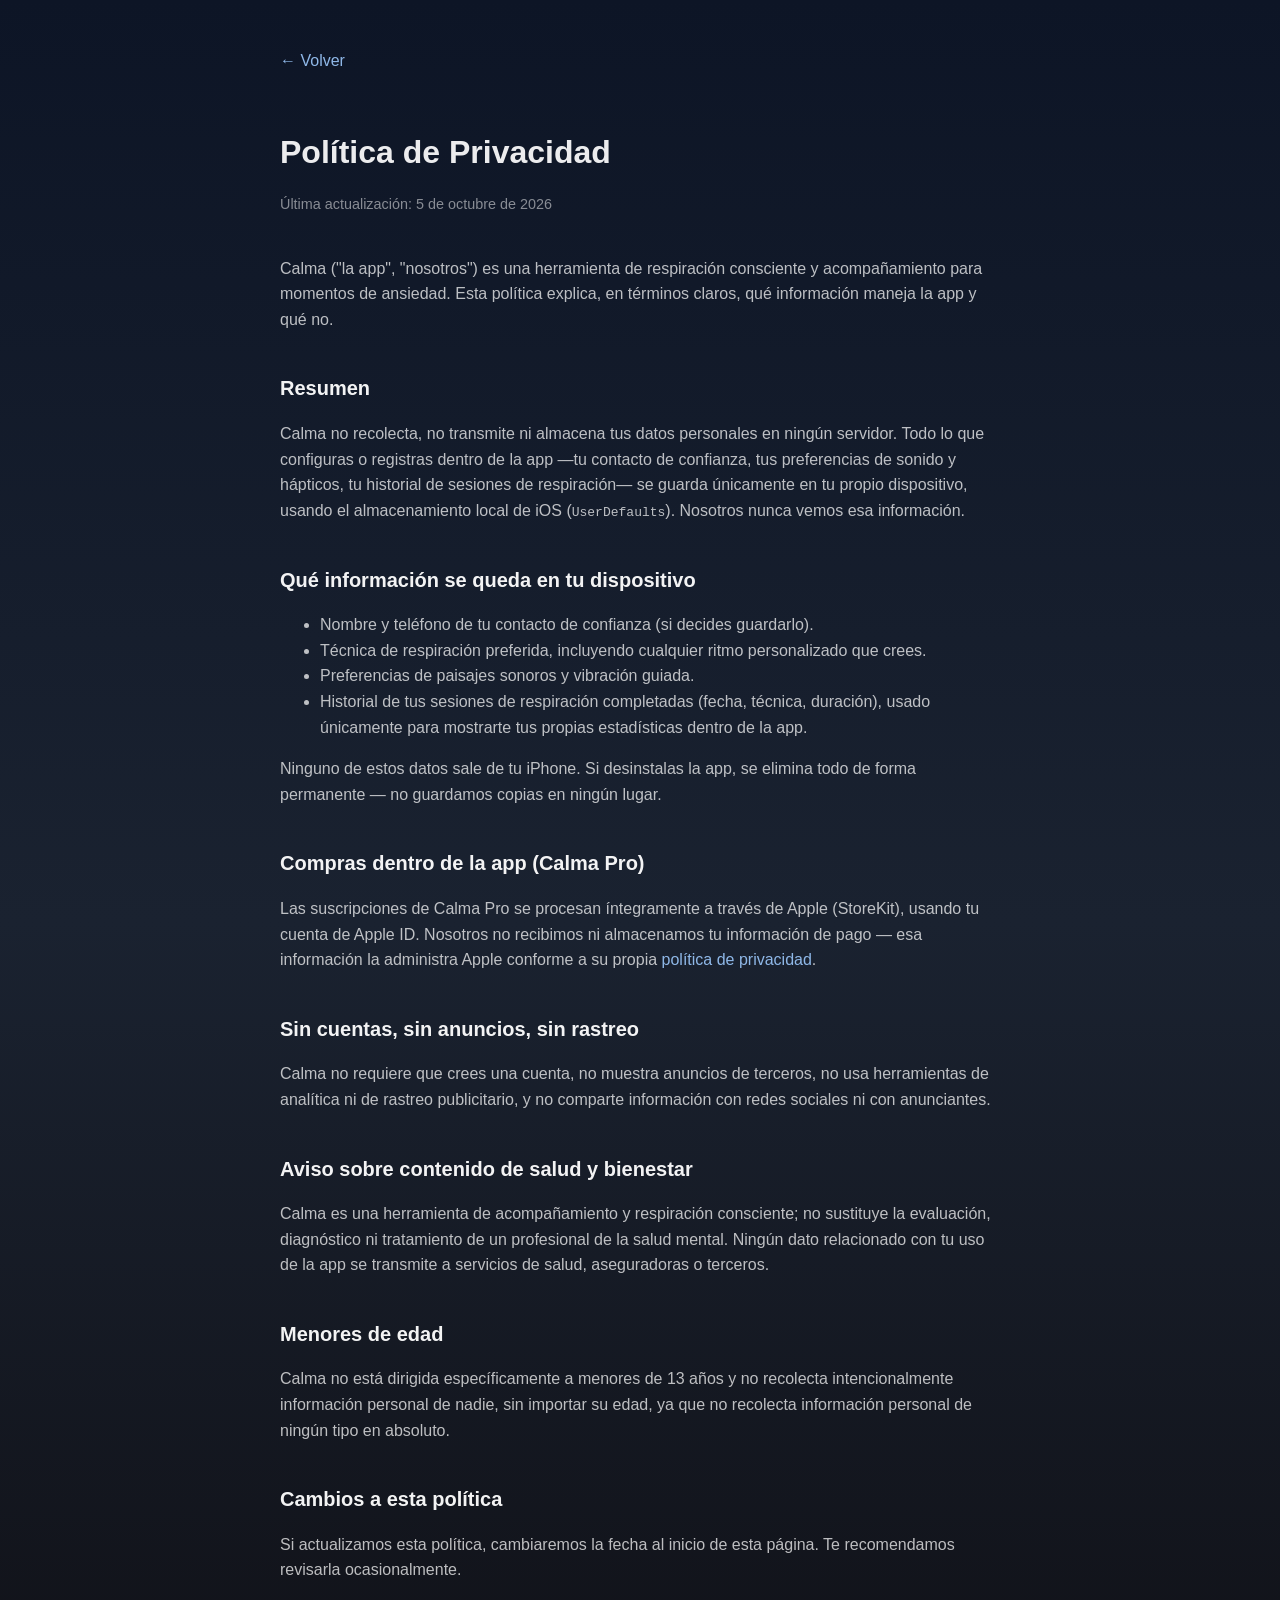
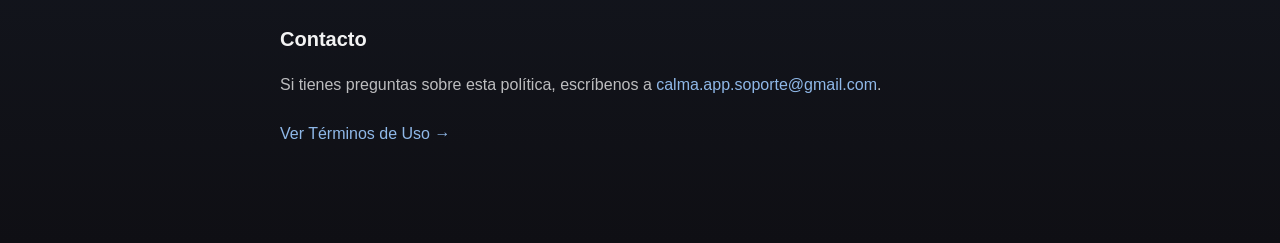
==== privacidad.html @ 64de9c5b "Add privacy policy and terms of use for Calma app" ====
<!DOCTYPE html>
<html lang="es-MX">
<head>
<meta charset="UTF-8">
<meta name="viewport" content="width=device-width, initial-scale=1.0">
<title>Política de Privacidad — Calma</title>
<link rel="stylesheet" href="style.css">
</head>
<body>
<main>
  <a class="back" href="index.html">&larr; Volver</a>
  <h1>Política de Privacidad</h1>
  <p class="updated">Última actualización: 5 de octubre de 2026</p>

  <p>Calma ("la app", "nosotros") es una herramienta de respiración consciente y acompañamiento para momentos de ansiedad. Esta política explica, en términos claros, qué información maneja la app y qué no.</p>

  <h2>Resumen</h2>
  <p>Calma no recolecta, no transmite ni almacena tus datos personales en ningún servidor. Todo lo que configuras o registras dentro de la app —tu contacto de confianza, tus preferencias de sonido y hápticos, tu historial de sesiones de respiración— se guarda únicamente en tu propio dispositivo, usando el almacenamiento local de iOS (<code>UserDefaults</code>). Nosotros nunca vemos esa información.</p>

  <h2>Qué información se queda en tu dispositivo</h2>
  <ul>
    <li>Nombre y teléfono de tu contacto de confianza (si decides guardarlo).</li>
    <li>Técnica de respiración preferida, incluyendo cualquier ritmo personalizado que crees.</li>
    <li>Preferencias de paisajes sonoros y vibración guiada.</li>
    <li>Historial de tus sesiones de respiración completadas (fecha, técnica, duración), usado únicamente para mostrarte tus propias estadísticas dentro de la app.</li>
  </ul>
  <p>Ninguno de estos datos sale de tu iPhone. Si desinstalas la app, se elimina todo de forma permanente — no guardamos copias en ningún lugar.</p>

  <h2>Compras dentro de la app (Calma Pro)</h2>
  <p>Las suscripciones de Calma Pro se procesan íntegramente a través de Apple (StoreKit), usando tu cuenta de Apple ID. Nosotros no recibimos ni almacenamos tu información de pago — esa información la administra Apple conforme a su propia <a href="https://www.apple.com/legal/privacy/es-ww/" target="_blank" rel="noopener">política de privacidad</a>.</p>

  <h2>Sin cuentas, sin anuncios, sin rastreo</h2>
  <p>Calma no requiere que crees una cuenta, no muestra anuncios de terceros, no usa herramientas de analítica ni de rastreo publicitario, y no comparte información con redes sociales ni con anunciantes.</p>

  <h2>Aviso sobre contenido de salud y bienestar</h2>
  <p>Calma es una herramienta de acompañamiento y respiración consciente; no sustituye la evaluación, diagnóstico ni tratamiento de un profesional de la salud mental. Ningún dato relacionado con tu uso de la app se transmite a servicios de salud, aseguradoras o terceros.</p>

  <h2>Menores de edad</h2>
  <p>Calma no está dirigida específicamente a menores de 13 años y no recolecta intencionalmente información personal de nadie, sin importar su edad, ya que no recolecta información personal de ningún tipo en absoluto.</p>

  <h2>Cambios a esta política</h2>
  <p>Si actualizamos esta política, cambiaremos la fecha al inicio de esta página. Te recomendamos revisarla ocasionalmente.</p>

  <h2>Contacto</h2>
  <p>Si tienes preguntas sobre esta política, escríbenos a <a href="mailto:calma.app.soporte@gmail.com">calma.app.soporte@gmail.com</a>.</p>

  <div class="nav-links">
    <a href="terminos.html">Ver Términos de Uso &rarr;</a>
  </div>
</main>
</body>
</html>
---- style.css ----
:root {
  color-scheme: dark;
}

body {
  margin: 0;
  padding: 0;
  background: linear-gradient(to bottom, #0d1526, #1a2230, #0f0f14);
  color: rgba(255, 255, 255, 0.92);
  font-family: -apple-system, BlinkMacSystemFont, "Segoe UI", Roboto, sans-serif;
  line-height: 1.6;
}

main {
  max-width: 720px;
  margin: 0 auto;
  padding: 48px 24px 96px;
}

h1 {
  font-size: 2rem;
  font-weight: 700;
  margin-bottom: 4px;
}

h2 {
  font-size: 1.25rem;
  font-weight: 600;
  margin-top: 2.5rem;
  color: rgba(255, 255, 255, 0.95);
}

p, li {
  color: rgba(255, 255, 255, 0.72);
}

.updated {
  color: rgba(255, 255, 255, 0.5);
  font-size: 0.9rem;
  margin-bottom: 2.5rem;
}

a {
  color: #8fb8e8;
  text-decoration: none;
}

a:hover {
  text-decoration: underline;
}

.back {
  display: inline-block;
  margin-bottom: 2rem;
}

.nav-links {
  display: flex;
  gap: 24px;
  margin-top: 1.5rem;
}

footer {
  margin-top: 4rem;
  padding-top: 1.5rem;
  border-top: 1px solid rgba(255, 255, 255, 0.1);
  color: rgba(255, 255, 255, 0.4);
  font-size: 0.85rem;
}
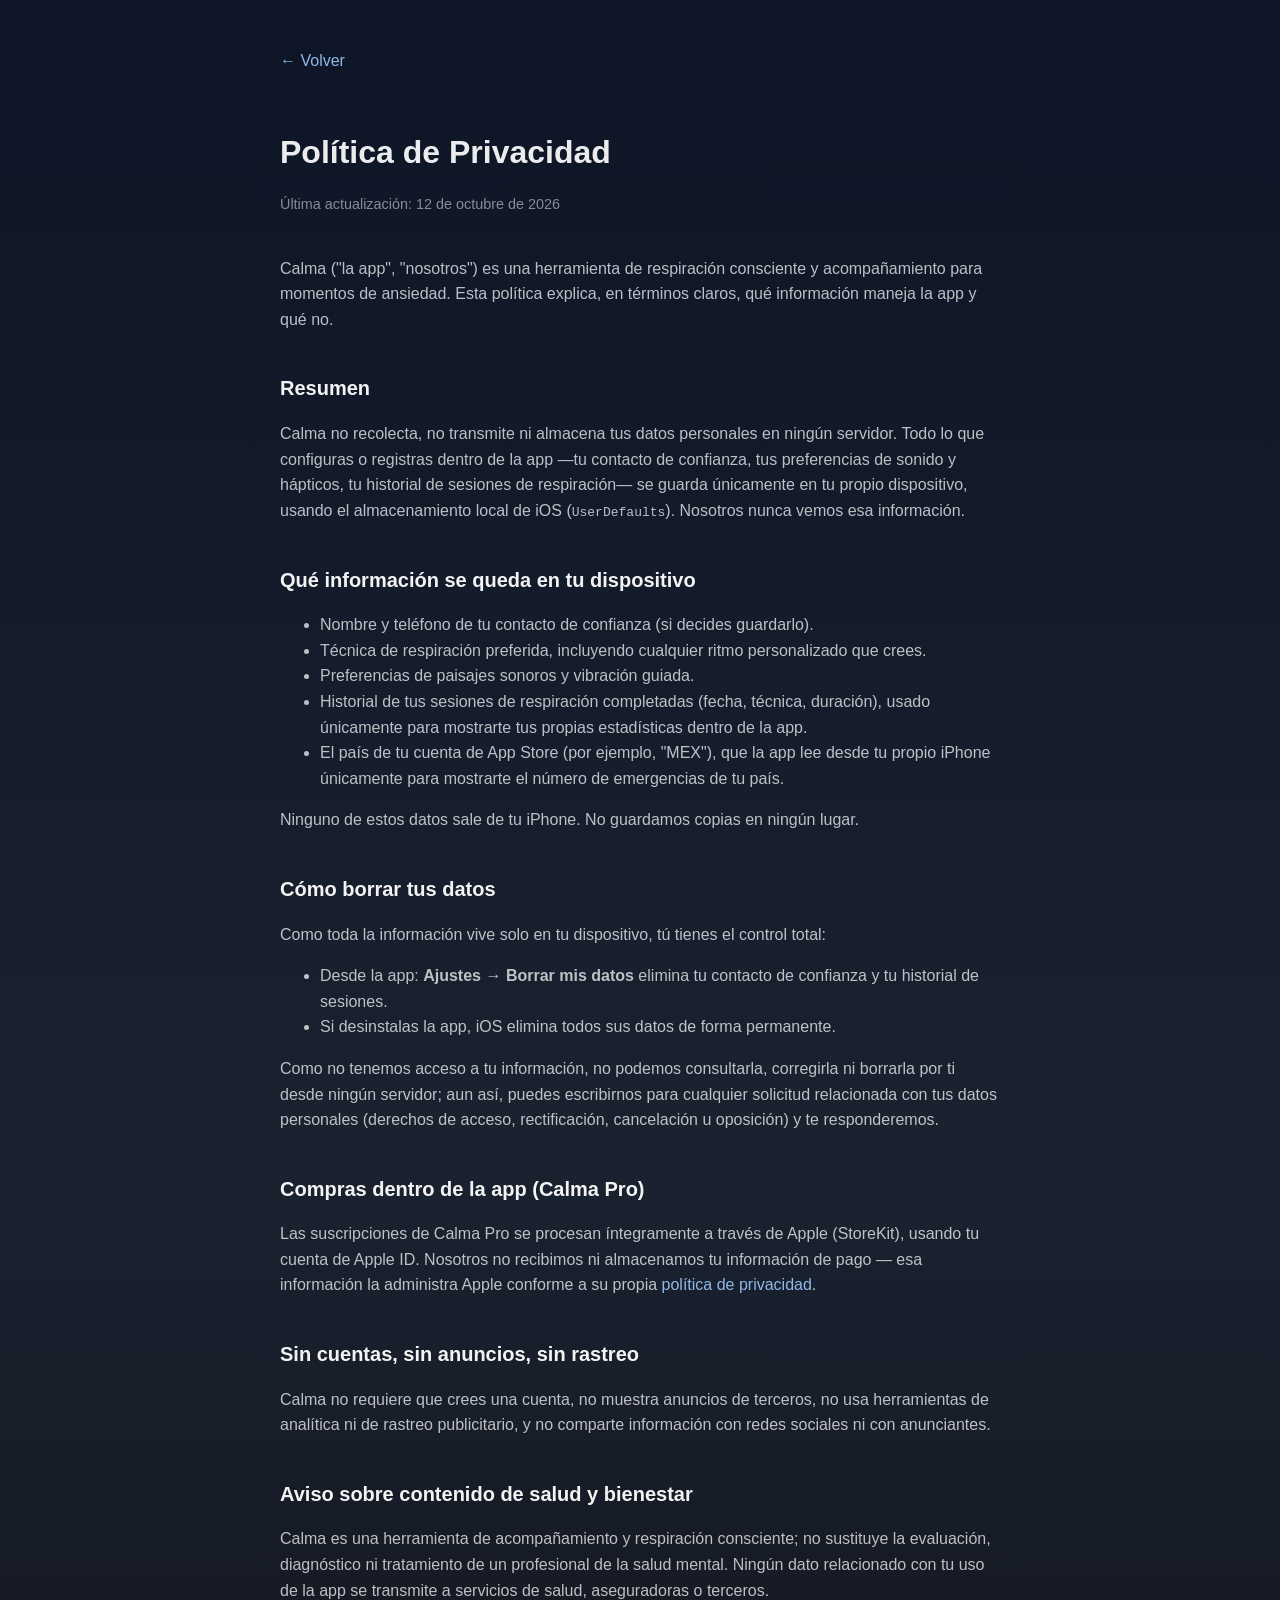
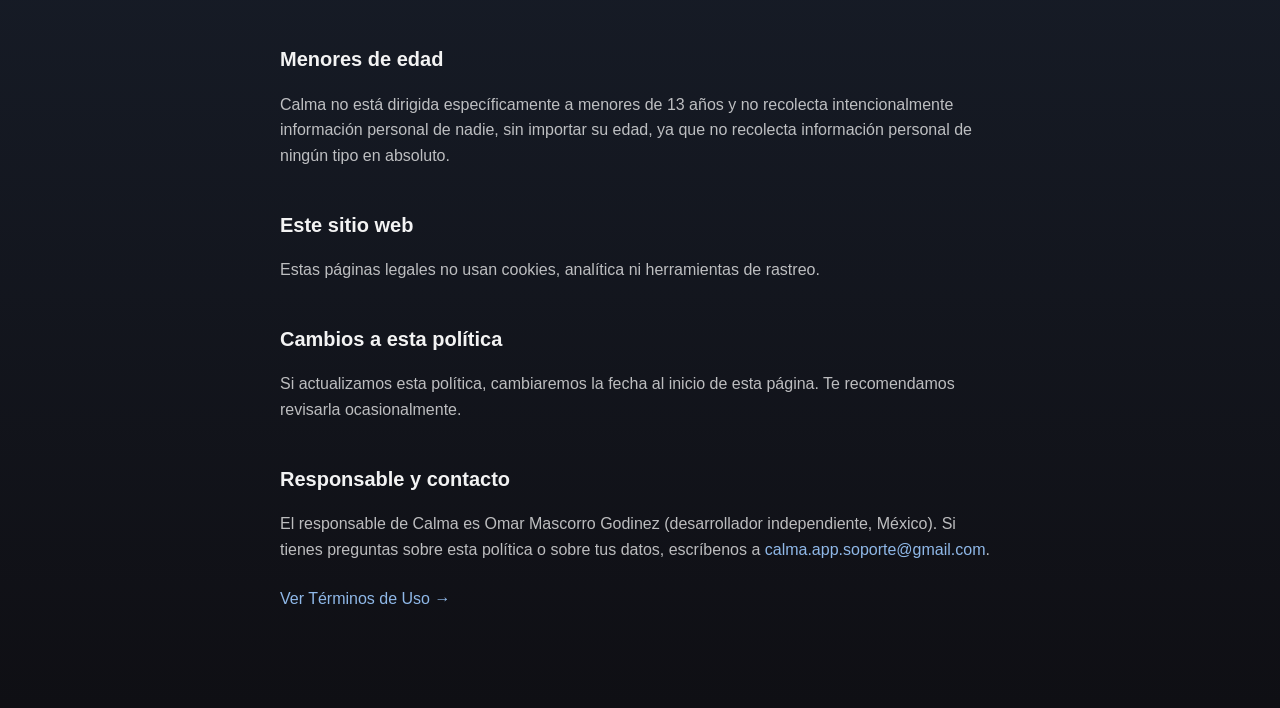
==== commit 09277822: "Update privacy policy and terms for v1.0 launch - Privacy: store country read locally for the emerge" ====
--- a/privacidad.html
+++ b/privacidad.html
@@ -10,7 +10,7 @@
 <main>
   <a class="back" href="index.html">&larr; Volver</a>
   <h1>Política de Privacidad</h1>
-  <p class="updated">Última actualización: 5 de octubre de 2026</p>
+  <p class="updated">Última actualización: 12 de octubre de 2026</p>
 
   <p>Calma ("la app", "nosotros") es una herramienta de respiración consciente y acompañamiento para momentos de ansiedad. Esta política explica, en términos claros, qué información maneja la app y qué no.</p>
 
@@ -23,8 +23,17 @@
     <li>Técnica de respiración preferida, incluyendo cualquier ritmo personalizado que crees.</li>
     <li>Preferencias de paisajes sonoros y vibración guiada.</li>
     <li>Historial de tus sesiones de respiración completadas (fecha, técnica, duración), usado únicamente para mostrarte tus propias estadísticas dentro de la app.</li>
+    <li>El país de tu cuenta de App Store (por ejemplo, "MEX"), que la app lee desde tu propio iPhone únicamente para mostrarte el número de emergencias de tu país.</li>
   </ul>
-  <p>Ninguno de estos datos sale de tu iPhone. Si desinstalas la app, se elimina todo de forma permanente — no guardamos copias en ningún lugar.</p>
+  <p>Ninguno de estos datos sale de tu iPhone. No guardamos copias en ningún lugar.</p>
+
+  <h2>Cómo borrar tus datos</h2>
+  <p>Como toda la información vive solo en tu dispositivo, tú tienes el control total:</p>
+  <ul>
+    <li>Desde la app: <strong>Ajustes → Borrar mis datos</strong> elimina tu contacto de confianza y tu historial de sesiones.</li>
+    <li>Si desinstalas la app, iOS elimina todos sus datos de forma permanente.</li>
+  </ul>
+  <p>Como no tenemos acceso a tu información, no podemos consultarla, corregirla ni borrarla por ti desde ningún servidor; aun así, puedes escribirnos para cualquier solicitud relacionada con tus datos personales (derechos de acceso, rectificación, cancelación u oposición) y te responderemos.
 
   <h2>Compras dentro de la app (Calma Pro)</h2>
   <p>Las suscripciones de Calma Pro se procesan íntegramente a través de Apple (StoreKit), usando tu cuenta de Apple ID. Nosotros no recibimos ni almacenamos tu información de pago — esa información la administra Apple conforme a su propia <a href="https://www.apple.com/legal/privacy/es-ww/" target="_blank" rel="noopener">política de privacidad</a>.</p>
@@ -38,11 +47,14 @@
   <h2>Menores de edad</h2>
   <p>Calma no está dirigida específicamente a menores de 13 años y no recolecta intencionalmente información personal de nadie, sin importar su edad, ya que no recolecta información personal de ningún tipo en absoluto.</p>
 
+  <h2>Este sitio web</h2>
+  <p>Estas páginas legales no usan cookies, analítica ni herramientas de rastreo.</p>
+
   <h2>Cambios a esta política</h2>
   <p>Si actualizamos esta política, cambiaremos la fecha al inicio de esta página. Te recomendamos revisarla ocasionalmente.</p>
 
-  <h2>Contacto</h2>
-  <p>Si tienes preguntas sobre esta política, escríbenos a <a href="mailto:calma.app.soporte@gmail.com">calma.app.soporte@gmail.com</a>.</p>
+  <h2>Responsable y contacto</h2>
+  <p>El responsable de Calma es Omar Mascorro Godinez (desarrollador independiente, México). Si tienes preguntas sobre esta política o sobre tus datos, escríbenos a <a href="mailto:calma.app.soporte@gmail.com">calma.app.soporte@gmail.com</a>.</p>
 
   <div class="nav-links">
     <a href="terminos.html">Ver Términos de Uso &rarr;</a>
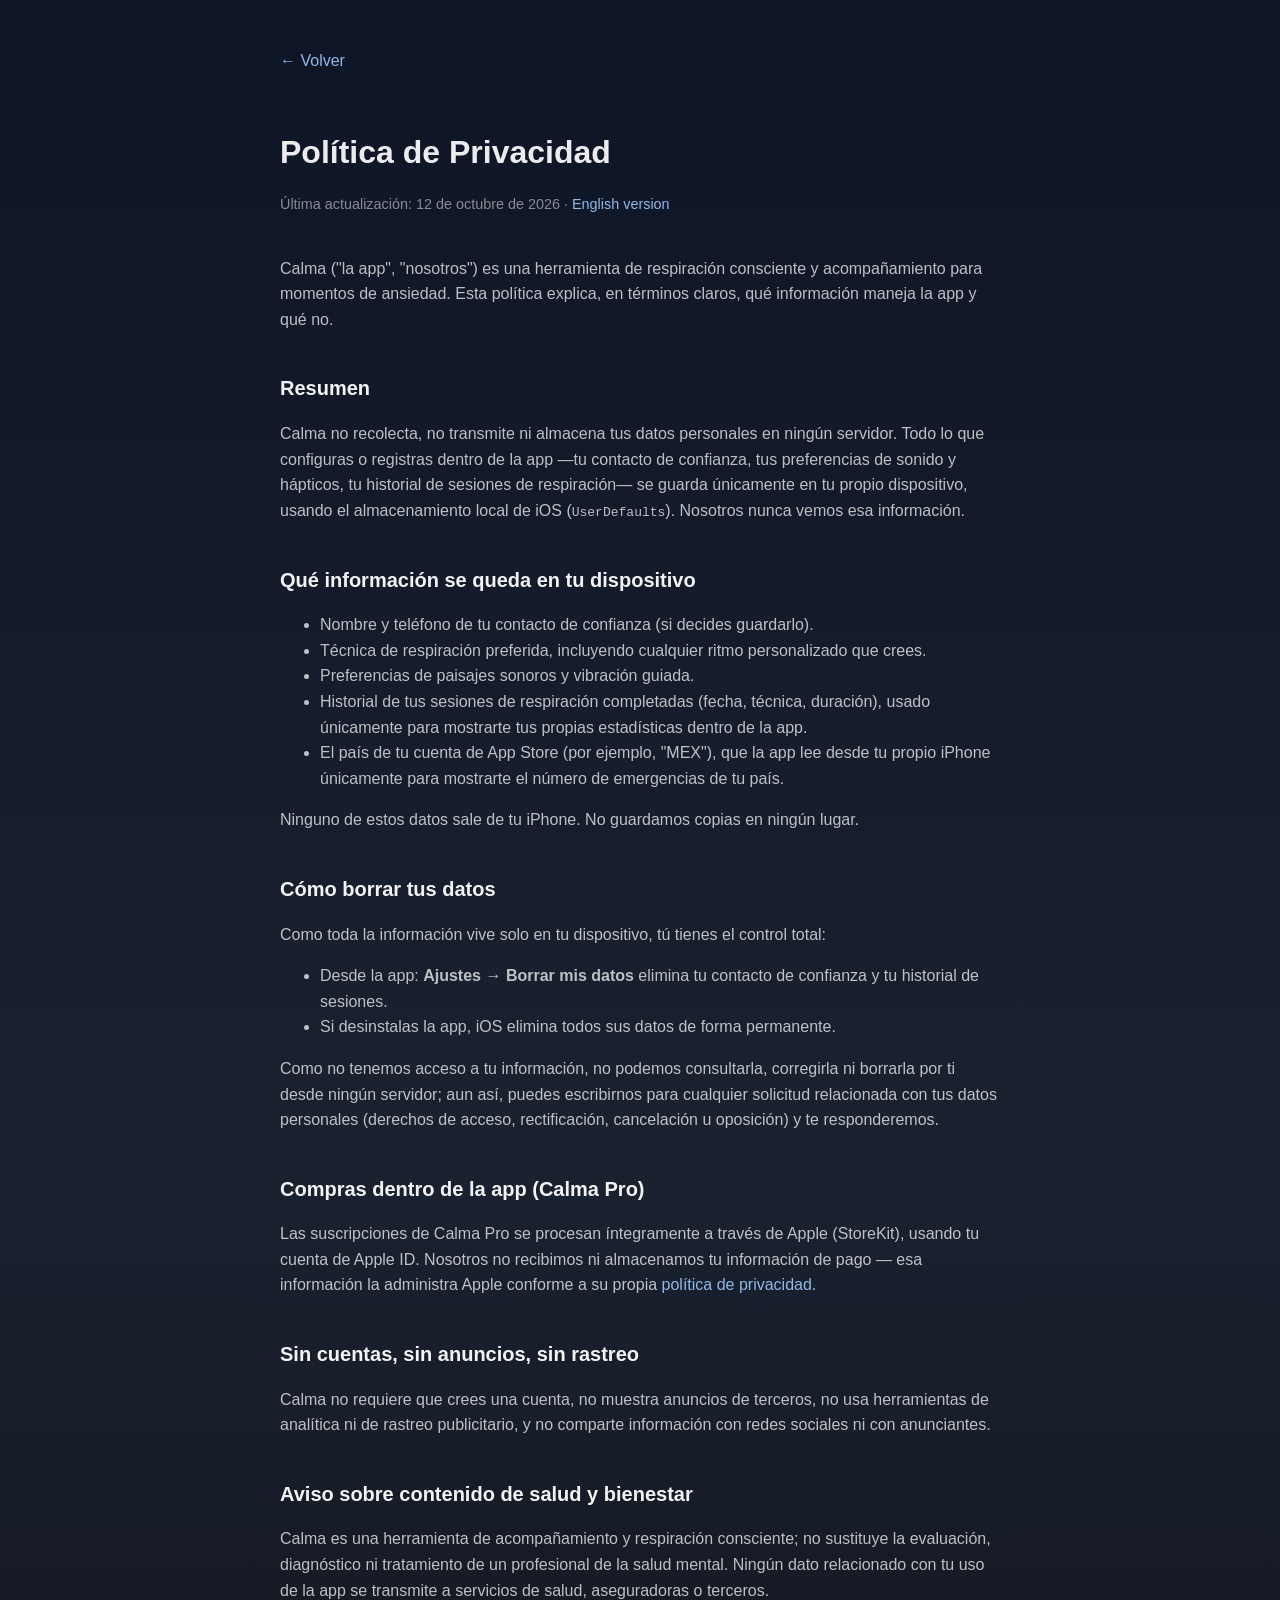
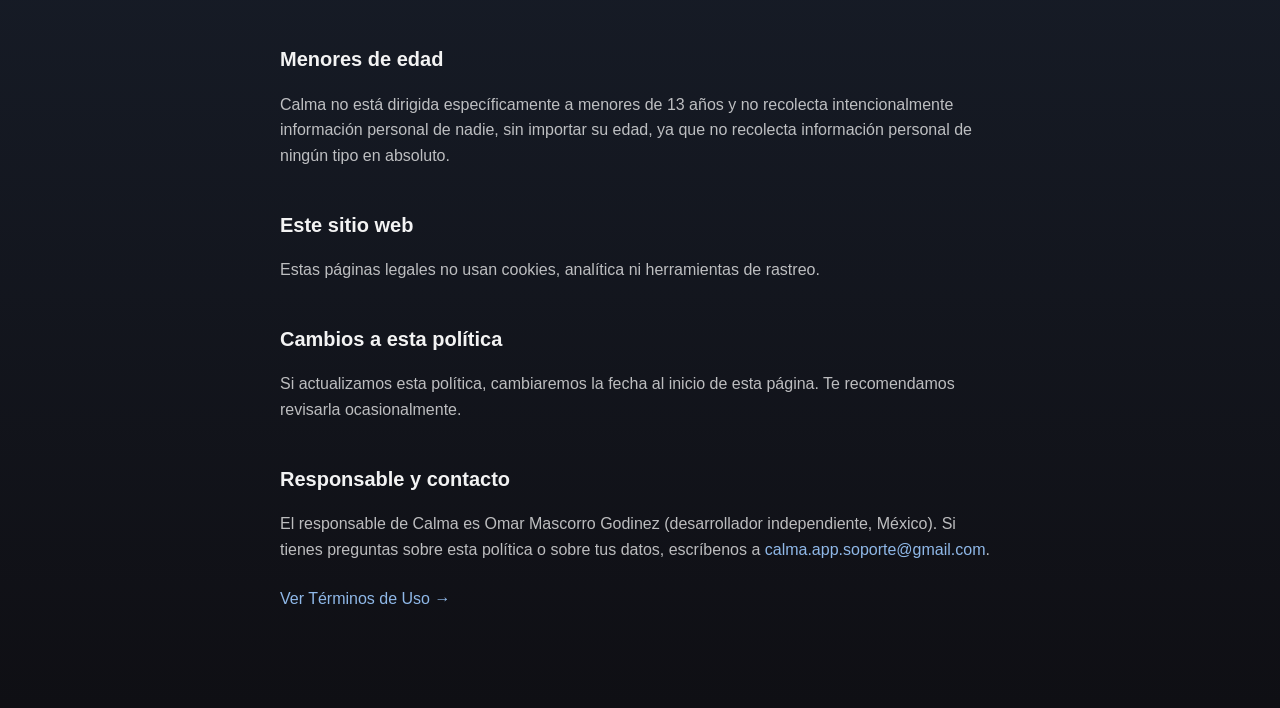
==== commit b77a7979: "Add English privacy policy and terms of use Co-Authored-By: Claude Opus 5.5 <noreply@anthropic.com>" ====
--- a/privacidad.html
+++ b/privacidad.html
@@ -10,7 +10,7 @@
 <main>
   <a class="back" href="index.html">&larr; Volver</a>
   <h1>Política de Privacidad</h1>
-  <p class="updated">Última actualización: 12 de octubre de 2026</p>
+  <p class="updated">Última actualización: 12 de octubre de 2026 · <a href="privacy.html">English version</a></p>
 
   <p>Calma ("la app", "nosotros") es una herramienta de respiración consciente y acompañamiento para momentos de ansiedad. Esta política explica, en términos claros, qué información maneja la app y qué no.</p>
 
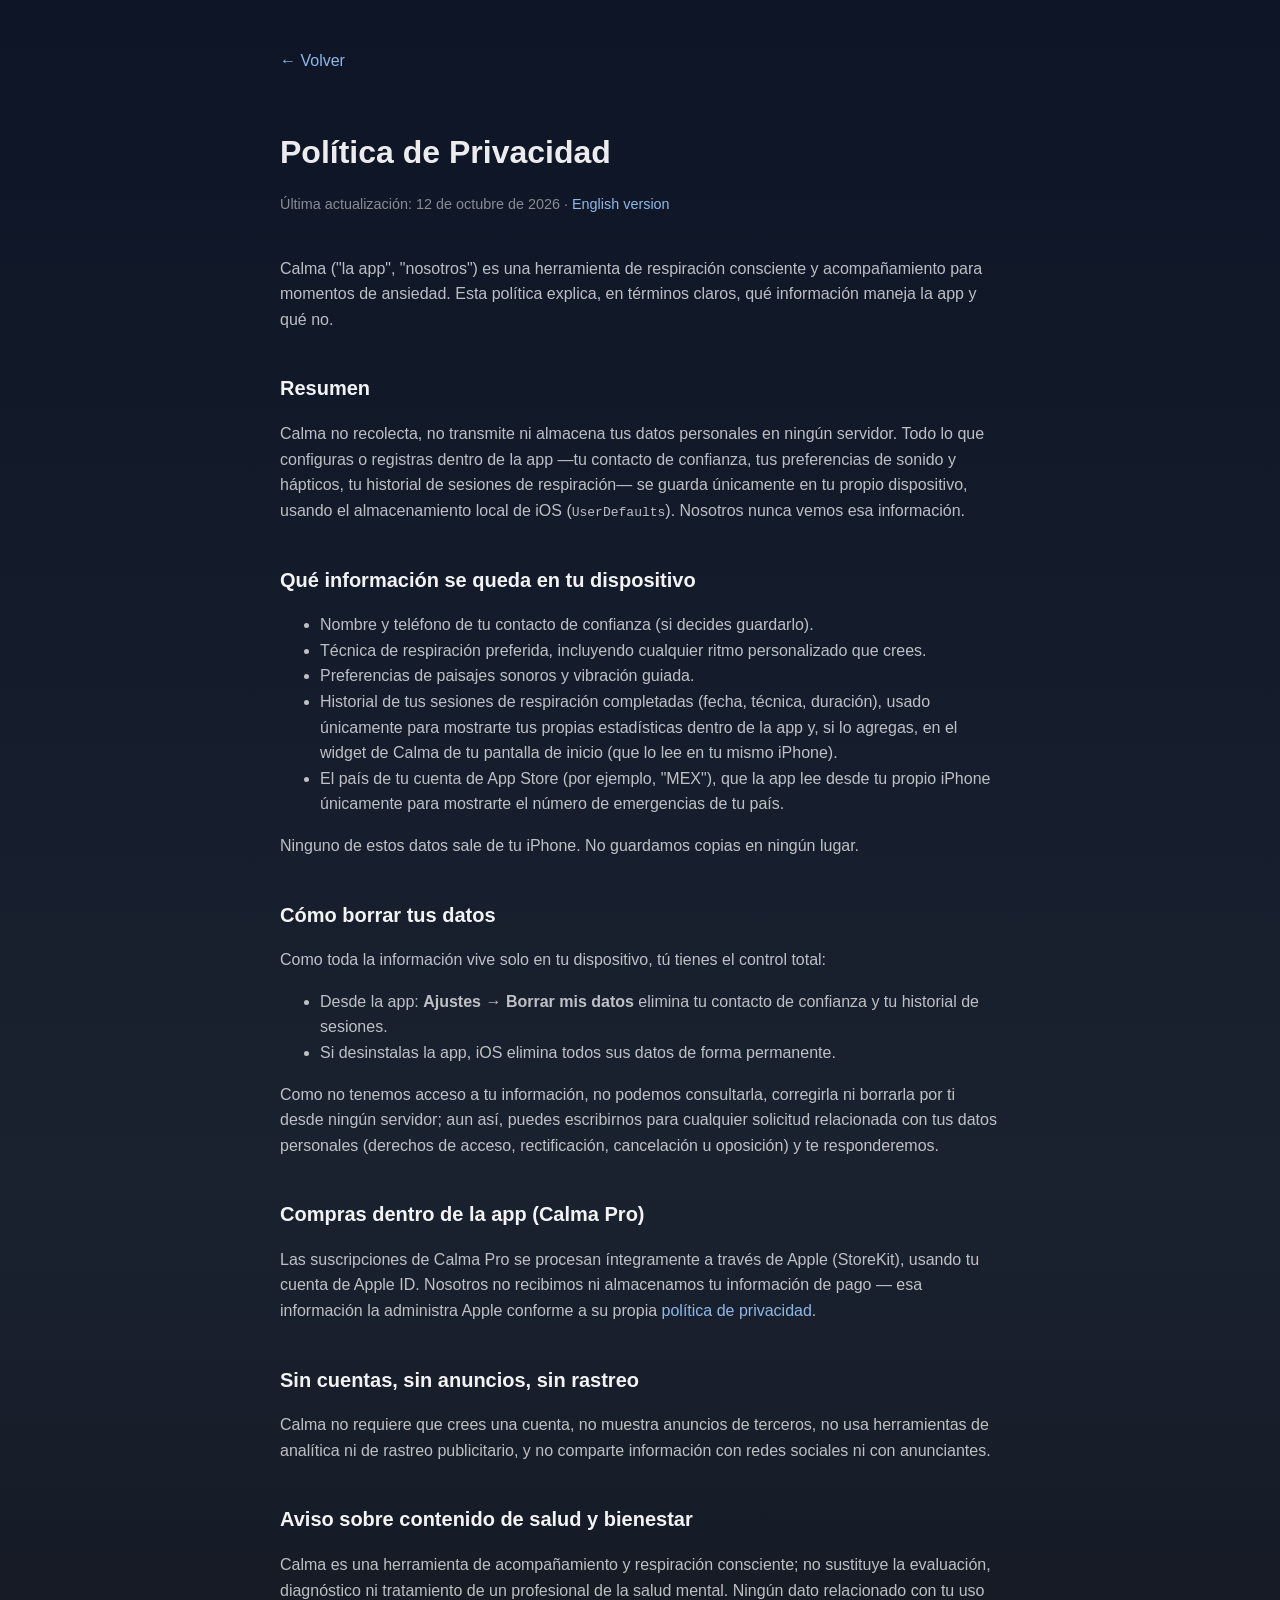
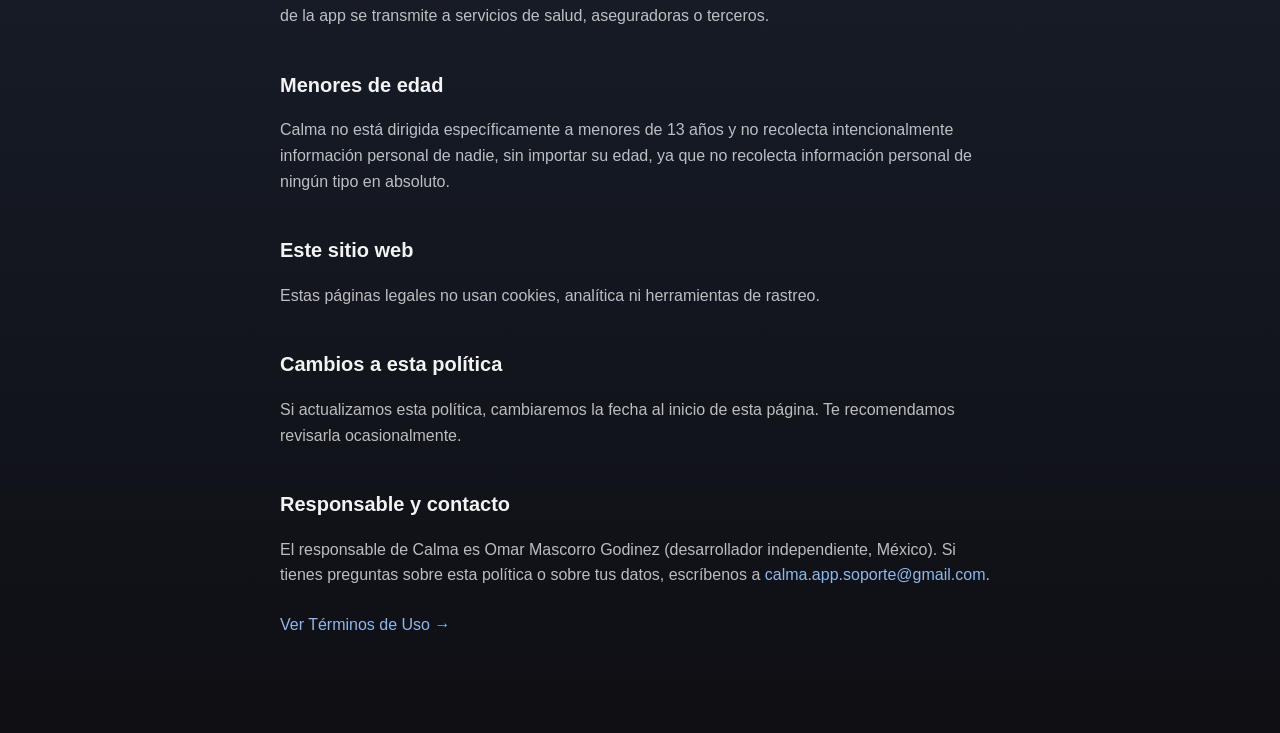
==== commit dec7f5db: "Privacidad: el widget de estadísticas lee el historial en el dispositivo" ====
--- a/privacidad.html
+++ b/privacidad.html
@@ -22,7 +22,7 @@
     <li>Nombre y teléfono de tu contacto de confianza (si decides guardarlo).</li>
     <li>Técnica de respiración preferida, incluyendo cualquier ritmo personalizado que crees.</li>
     <li>Preferencias de paisajes sonoros y vibración guiada.</li>
-    <li>Historial de tus sesiones de respiración completadas (fecha, técnica, duración), usado únicamente para mostrarte tus propias estadísticas dentro de la app.</li>
+    <li>Historial de tus sesiones de respiración completadas (fecha, técnica, duración), usado únicamente para mostrarte tus propias estadísticas dentro de la app y, si lo agregas, en el widget de Calma de tu pantalla de inicio (que lo lee en tu mismo iPhone).</li>
     <li>El país de tu cuenta de App Store (por ejemplo, "MEX"), que la app lee desde tu propio iPhone únicamente para mostrarte el número de emergencias de tu país.</li>
   </ul>
   <p>Ninguno de estos datos sale de tu iPhone. No guardamos copias en ningún lugar.</p>
